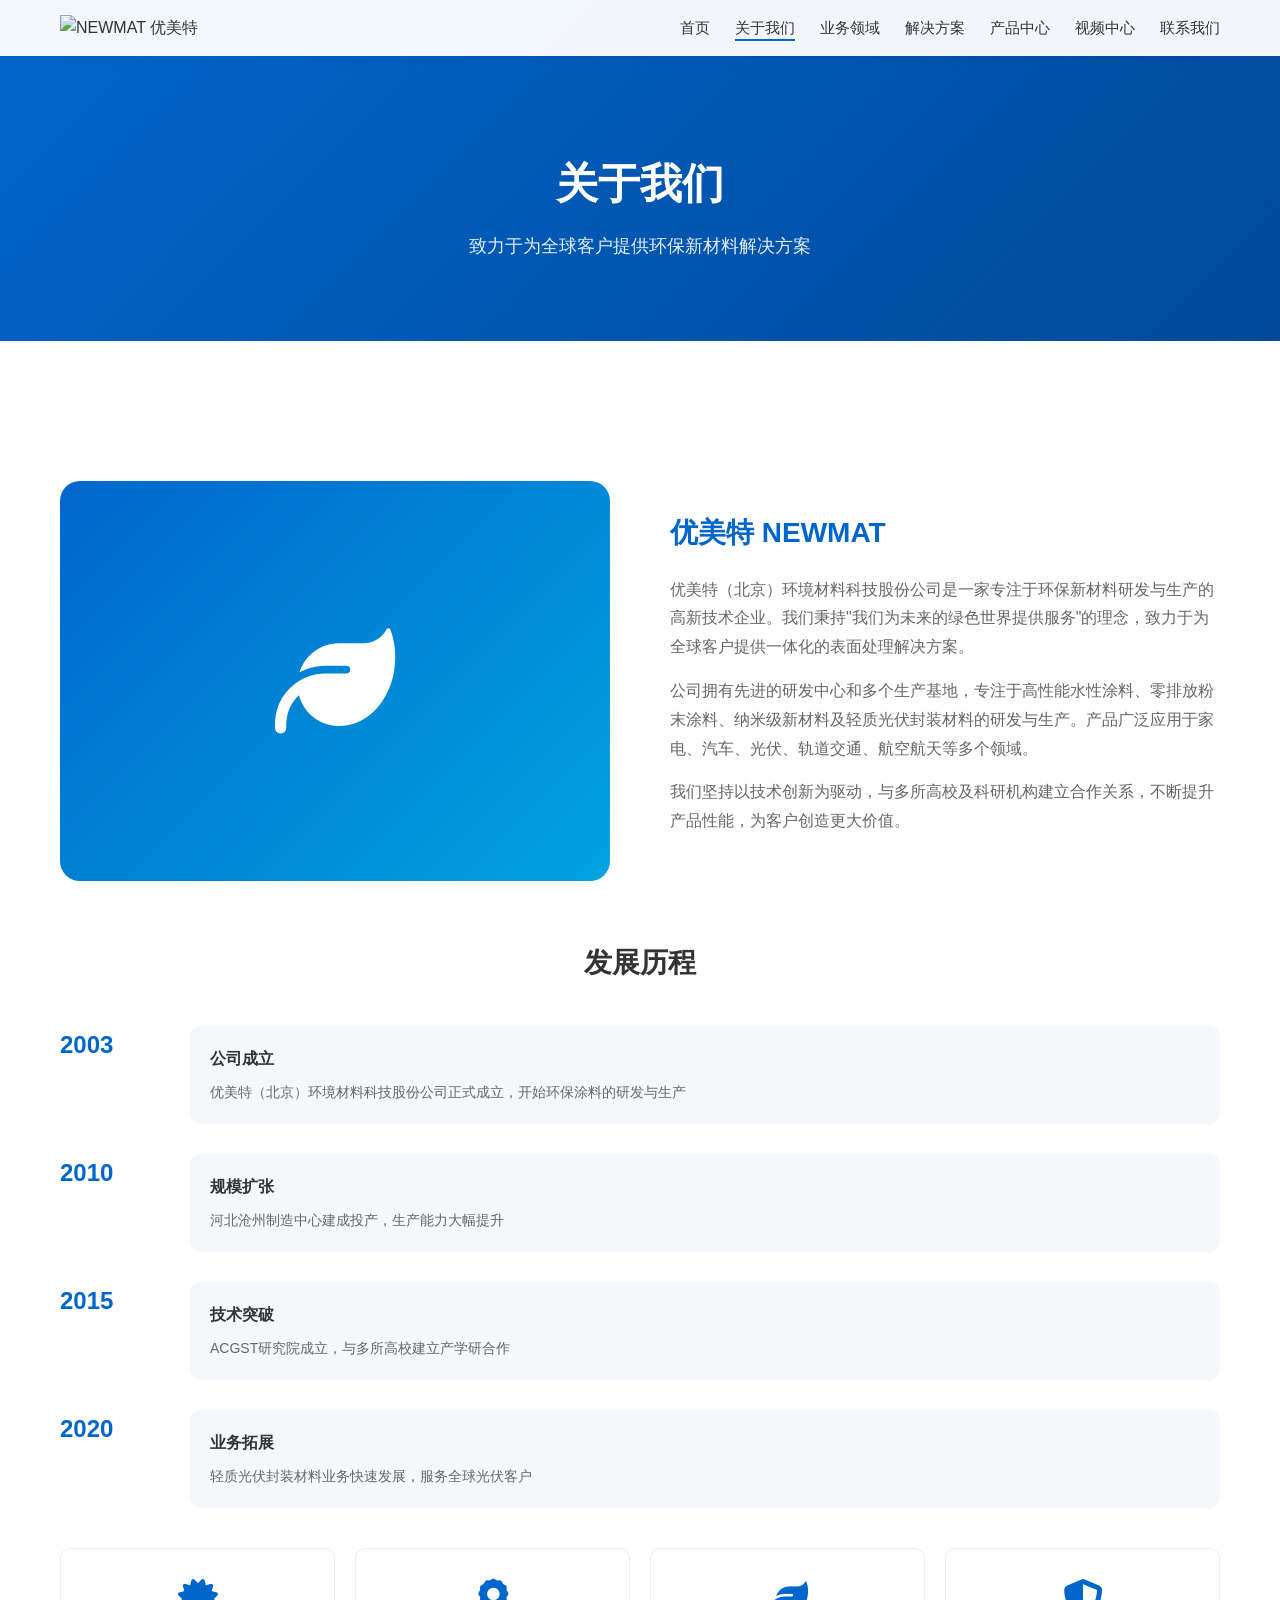
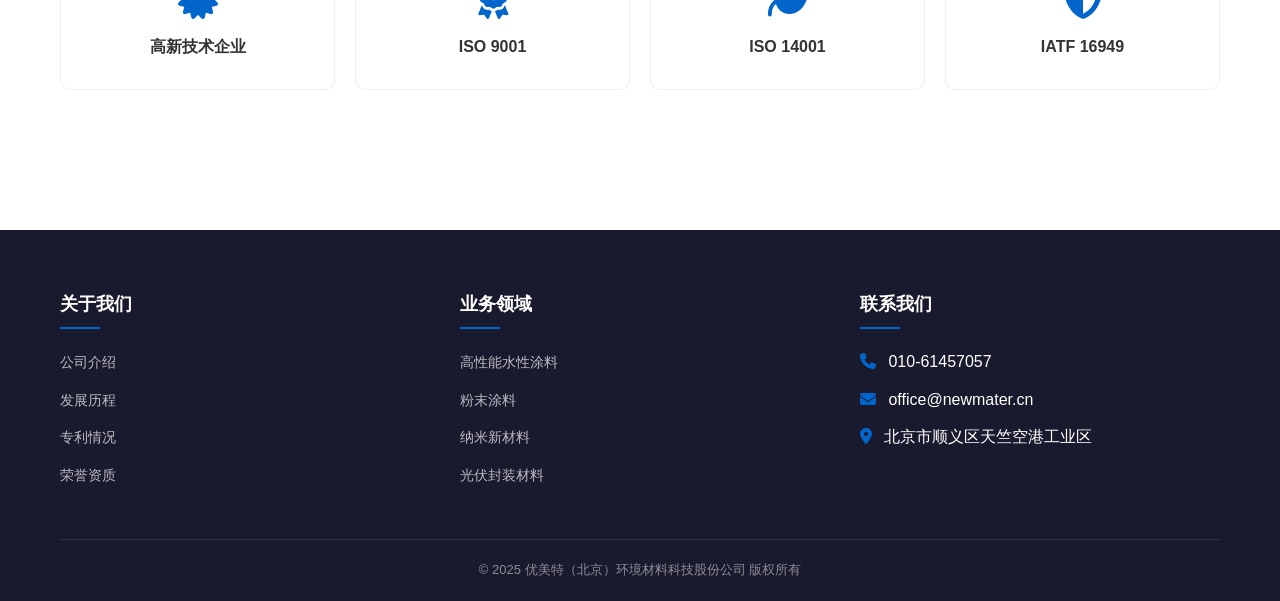
==== about.html @ 731d3baa "Initial website for Newmat - 优美特" ====
<!DOCTYPE html>
<html lang="zh-CN">
<head>
    <meta charset="UTF-8">
    <meta name="viewport" content="width=device-width, initial-scale=1.0">
    <title>关于我们 - 优美特 NEWMAT</title>
    <link rel="stylesheet" href="styles.css">
    <link rel="stylesheet" href="https://cdnjs.cloudflare.com/ajax/libs/font-awesome/6.4.0/css/all.min.css">
    <style>
        .about-section { padding: 80px 0; }
        .about-grid { display: grid; grid-template-columns: 1fr 1fr; gap: 60px; align-items: center; }
        .about-img { width: 100%; height: 400px; background: linear-gradient(135deg, #0066CC, #00A3E0); border-radius: 20px; display: flex; align-items: center; justify-content: center; color: white; font-size: 120px; }
        .about-text h3 { font-size: 28px; margin-bottom: 20px; color: var(--primary-color); }
        .about-text p { color: var(--text-light); line-height: 1.8; margin-bottom: 15px; }
        .timeline { margin-top: 60px; }
        .timeline h3 { text-align: center; font-size: 28px; margin-bottom: 40px; }
        .timeline-item { display: flex; gap: 30px; margin-bottom: 30px; }
        .timeline-year { min-width: 100px; font-size: 24px; font-weight: 700; color: var(--primary-color); }
        .timeline-content { flex: 1; padding: 20px; background: var(--bg-light); border-radius: 10px; }
        .timeline-content h4 { margin-bottom: 10px; }
        .timeline-content p { color: var(--text-light); font-size: 14px; }
        .certifications { display: grid; grid-template-columns: repeat(auto-fit, minmax(200px, 1fr)); gap: 20px; margin-top: 40px; }
        .cert-item { padding: 30px; background: white; border: 1px solid #eee; border-radius: 10px; text-align: center; transition: var(--transition); }
        .cert-item:hover { border-color: var(--primary-color); transform: translateY(-5px); }
        .cert-item i { font-size: 40px; color: var(--primary-color); margin-bottom: 15px; }
        @media (max-width: 768px) { .about-grid { grid-template-columns: 1fr; } }
    </style>
</head>
<body>
    <nav class="navbar">
        <div class="nav-container">
            <a href="index.html" class="logo">
                <img src="images/logo.png" alt="NEWMAT 优美特">
            </a>
            <ul class="nav-menu">
                <li><a href="index.html">首页</a></li>
                <li><a href="about.html" class="active">关于我们</a></li>
                <li><a href="business.html">业务领域</a></li>
                <li><a href="solutions.html">解决方案</a></li>
                <li><a href="products.html">产品中心</a></li>
                <li><a href="videos.html">视频中心</a></li>
                <li><a href="contact.html">联系我们</a></li>
            </ul>
            <div class="menu-toggle"><i class="fas fa-bars"></i></div>
        </div>
    </nav>

    <div class="page-header">
        <div class="container">
            <h1>关于我们</h1>
            <p>致力于为全球客户提供环保新材料解决方案</p>
        </div>
    </div>

    <div class="page-content">
        <div class="container">
            <div class="about-section">
                <div class="about-grid">
                    <div class="about-img">
                        <i class="fas fa-leaf"></i>
                    </div>
                    <div class="about-text">
                        <h3>优美特 NEWMAT</h3>
                        <p>优美特（北京）环境材料科技股份公司是一家专注于环保新材料研发与生产的高新技术企业。我们秉持"我们为未来的绿色世界提供服务"的理念，致力于为全球客户提供一体化的表面处理解决方案。</p>
                        <p>公司拥有先进的研发中心和多个生产基地，专注于高性能水性涂料、零排放粉末涂料、纳米级新材料及轻质光伏封装材料的研发与生产。产品广泛应用于家电、汽车、光伏、轨道交通、航空航天等多个领域。</p>
                        <p>我们坚持以技术创新为驱动，与多所高校及科研机构建立合作关系，不断提升产品性能，为客户创造更大价值。</p>
                    </div>
                </div>

                <div class="timeline">
                    <h3>发展历程</h3>
                    <div class="timeline-item">
                        <div class="timeline-year">2003</div>
                        <div class="timeline-content">
                            <h4>公司成立</h4>
                            <p>优美特（北京）环境材料科技股份公司正式成立，开始环保涂料的研发与生产</p>
                        </div>
                    </div>
                    <div class="timeline-item">
                        <div class="timeline-year">2010</div>
                        <div class="timeline-content">
                            <h4>规模扩张</h4>
                            <p>河北沧州制造中心建成投产，生产能力大幅提升</p>
                        </div>
                    </div>
                    <div class="timeline-item">
                        <div class="timeline-year">2015</div>
                        <div class="timeline-content">
                            <h4>技术突破</h4>
                            <p>ACGST研究院成立，与多所高校建立产学研合作</p>
                        </div>
                    </div>
                    <div class="timeline-item">
                        <div class="timeline-year">2020</div>
                        <div class="timeline-content">
                            <h4>业务拓展</h4>
                            <p>轻质光伏封装材料业务快速发展，服务全球光伏客户</p>
                        </div>
                    </div>
                </div>

                <div class="certifications">
                    <div class="cert-item">
                        <i class="fas fa-certificate"></i>
                        <h4>高新技术企业</h4>
                    </div>
                    <div class="cert-item">
                        <i class="fas fa-award"></i>
                        <h4>ISO 9001</h4>
                    </div>
                    <div class="cert-item">
                        <i class="fas fa-leaf"></i>
                        <h4>ISO 14001</h4>
                    </div>
                    <div class="cert-item">
                        <i class="fas fa-shield-alt"></i>
                        <h4>IATF 16949</h4>
                    </div>
                </div>
            </div>
        </div>
    </div>

    <footer class="footer">
        <div class="container">
            <div class="footer-grid">
                <div class="footer-col">
                    <h4>关于我们</h4>
                    <ul>
                        <li><a href="about.html">公司介绍</a></li>
                        <li><a href="about.html">发展历程</a></li>
                        <li><a href="about.html">专利情况</a></li>
                        <li><a href="about.html">荣誉资质</a></li>
                    </ul>
                </div>
                <div class="footer-col">
                    <h4>业务领域</h4>
                    <ul>
                        <li><a href="business.html">高性能水性涂料</a></li>
                        <li><a href="business.html">粉末涂料</a></li>
                        <li><a href="business.html">纳米新材料</a></li>
                        <li><a href="business.html">光伏封装材料</a></li>
                    </ul>
                </div>
                <div class="footer-col">
                    <h4>联系我们</h4>
                    <ul>
                        <li><i class="fas fa-phone"></i> 010-61457057</li>
                        <li><i class="fas fa-envelope"></i> office@newmater.cn</li>
                        <li><i class="fas fa-map-marker-alt"></i> 北京市顺义区天竺空港工业区</li>
                    </ul>
                </div>
            </div>
            <div class="footer-bottom">
                <p>&copy; 2025 优美特（北京）环境材料科技股份公司 版权所有</p>
            </div>
        </div>
    </footer>

    <script src="script.js"></script>
</body>
</html>
---- styles.css ----
/* 全局样式 */
:root {
    --primary-color: #0066CC;
    --secondary-color: #004999;
    --accent-color: #00A3E0;
    --text-dark: #333333;
    --text-light: #666666;
    --white: #ffffff;
    --bg-light: #f5f7fa;
    --transition: all 0.3s ease;
}

* {
    margin: 0;
    padding: 0;
    box-sizing: border-box;
}

body {
    font-family: 'Microsoft YaHei', 'PingFang SC', sans-serif;
    line-height: 1.6;
    color: var(--text-dark);
    background-color: var(--white);
}

.container {
    max-width: 1200px;
    margin: 0 auto;
    padding: 0 20px;
}

a {
    text-decoration: none;
    color: inherit;
}

ul {
    list-style: none;
}

/* 导航 */
.navbar {
    position: fixed;
    top: 0;
    left: 0;
    right: 0;
    background: rgba(255, 255, 255, 0.95);
    box-shadow: 0 2px 10px rgba(0, 0, 0, 0.1);
    z-index: 1000;
    transition: var(--transition);
}

.nav-container {
    max-width: 1200px;
    margin: 0 auto;
    padding: 15px 20px;
    display: flex;
    justify-content: space-between;
    align-items: center;
}

.logo img {
    height: 50px;
    width: auto;
}

.nav-menu {
    display: flex;
    gap: 25px;
}

.nav-menu a {
    font-size: 15px;
    font-weight: 500;
    color: var(--text-dark);
    transition: var(--transition);
    position: relative;
}

.nav-menu a::after {
    content: '';
    position: absolute;
    bottom: -5px;
    left: 0;
    width: 0;
    height: 2px;
    background: var(--primary-color);
    transition: var(--transition);
}

.nav-menu a:hover::after,
.nav-menu a.active::after {
    width: 100%;
}

.nav-menu a:hover {
    color: var(--primary-color);
}

.menu-toggle {
    display: none;
    font-size: 24px;
    cursor: pointer;
}

/* Hero 首屏 */
.hero {
    position: relative;
    height: 100vh;
    min-height: 600px;
    background: linear-gradient(135deg, #0066CC 0%, #004999 100%);
    display: flex;
    align-items: center;
    justify-content: center;
    text-align: center;
    overflow: hidden;
}

.hero-overlay {
    position: absolute;
    top: 0;
    left: 0;
    right: 0;
    bottom: 0;
    background: url('data:image/svg+xml,<svg xmlns="http://www.w3.org/2000/svg" viewBox="0 0 100 100"><circle cx="50" cy="50" r="40" fill="none" stroke="rgba(255,255,255,0.1)" stroke-width="0.5"/></svg>') repeat;
    background-size: 100px 100px;
    animation: float 20s linear infinite;
}

@keyframes float {
    from { transform: translateY(0); }
    to { transform: translateY(-100px); }
}

.hero-content {
    position: relative;
    z-index: 1;
    color: var(--white);
    padding: 20px;
}

.hero-content h1 {
    font-size: 48px;
    font-weight: 700;
    margin-bottom: 20px;
    animation: fadeInUp 1s ease;
}

.hero-content p {
    font-size: 24px;
    opacity: 0.9;
    margin-bottom: 40px;
    animation: fadeInUp 1s ease 0.2s both;
}

@keyframes fadeInUp {
    from {
        opacity: 0;
        transform: translateY(30px);
    }
    to {
        opacity: 1;
        transform: translateY(0);
    }
}

.btn-primary {
    display: inline-block;
    padding: 15px 40px;
    background: var(--white);
    color: var(--primary-color);
    font-weight: 600;
    border-radius: 30px;
    transition: var(--transition);
    animation: fadeInUp 1s ease 0.4s both;
}

.btn-primary:hover {
    transform: translateY(-3px);
    box-shadow: 0 10px 30px rgba(0, 0, 0, 0.2);
}

.btn-secondary {
    display: inline-block;
    padding: 12px 30px;
    background: var(--primary-color);
    color: var(--white);
    font-weight: 500;
    border-radius: 25px;
    transition: var(--transition);
}

.btn-secondary:hover {
    background: var(--secondary-color);
}

/* 通用区块 */
.section-header {
    text-align: center;
    margin-bottom: 60px;
}

.section-header h2 {
    font-size: 36px;
    color: var(--text-dark);
    margin-bottom: 15px;
    position: relative;
    display: inline-block;
}

.section-header h2::after {
    content: '';
    position: absolute;
    bottom: -10px;
    left: 50%;
    transform: translateX(-50%);
    width: 60px;
    height: 3px;
    background: var(--primary-color);
}

.section-header p {
    font-size: 18px;
    color: var(--text-light);
}

/* 核心业务 */
.services {
    padding: 100px 0;
    background: var(--bg-light);
}

.services-grid {
    display: grid;
    grid-template-columns: repeat(auto-fit, minmax(260px, 1fr));
    gap: 30px;
}

.service-card {
    background: var(--white);
    padding: 40px 30px;
    border-radius: 15px;
    box-shadow: 0 5px 20px rgba(0, 0, 0, 0.05);
    transition: var(--transition);
    text-align: center;
}

.service-card:hover {
    transform: translateY(-10px);
    box-shadow: 0 15px 40px rgba(0, 0, 0, 0.1);
}

.service-icon {
    width: 80px;
    height: 80px;
    background: linear-gradient(135deg, var(--primary-color), var(--accent-color));
    border-radius: 20px;
    display: flex;
    align-items: center;
    justify-content: center;
    margin: 0 auto 25px;
}

.service-icon i {
    font-size: 35px;
    color: var(--white);
}

.service-card h3 {
    font-size: 20px;
    margin-bottom: 15px;
    color: var(--text-dark);
}

.service-card p {
    color: var(--text-light);
    font-size: 14px;
    line-height: 1.8;
    margin-bottom: 20px;
}

.service-link {
    color: var(--primary-color);
    font-weight: 500;
    font-size: 14px;
}

.service-link:hover {
    color: var(--secondary-color);
}

/* 标签 */
.tag {
    display: inline-block;
    padding: 6px 16px;
    background: linear-gradient(135deg, var(--primary-color), var(--accent-color));
    color: var(--white);
    font-size: 13px;
    font-weight: 500;
    border-radius: 20px;
    margin-bottom: 15px;
}

/* 亮点专区 */
.highlight-section {
    padding: 100px 0;
    background: var(--white);
}

.highlight-grid {
    display: grid;
    grid-template-columns: 1fr 1fr;
    gap: 60px;
    align-items: center;
}

.highlight-content h2 {
    font-size: 36px;
    margin-bottom: 20px;
    color: var(--text-dark);
}

.highlight-content > p {
    font-size: 16px;
    color: var(--text-light);
    margin-bottom: 30px;
    line-height: 1.8;
}

.highlight-features {
    display: grid;
    grid-template-columns: 1fr 1fr;
    gap: 20px;
    margin-bottom: 30px;
}

.hf-item {
    display: flex;
    gap: 15px;
    align-items: flex-start;
}

.hf-item i {
    font-size: 24px;
    color: var(--primary-color);
    margin-top: 3px;
}

.hf-item h4 {
    font-size: 15px;
    margin-bottom: 5px;
}

.hf-item p {
    font-size: 13px;
    color: var(--text-light);
}

.highlight-image {
    display: flex;
    align-items: center;
    justify-content: center;
}

.mockup-robot {
    width: 300px;
    height: 300px;
    background: linear-gradient(135deg, #e6f3ff, #cce5ff);
    border-radius: 30px;
    display: flex;
    flex-direction: column;
    align-items: center;
    justify-content: center;
    color: var(--primary-color);
}

.mockup-robot i {
    font-size: 100px;
    margin-bottom: 20px;
}

.mockup-robot span {
    font-size: 24px;
    font-weight: 700;
}

/* 光伏专区 */
.pv-section {
    padding: 100px 0;
    background: linear-gradient(180deg, #f5f7fa 0%, #e6f0ff 100%);
}

.pv-grid {
    display: grid;
    grid-template-columns: repeat(auto-fit, minmax(300px, 1fr));
    gap: 30px;
}

.pv-card {
    background: var(--white);
    padding: 40px 30px;
    border-radius: 20px;
    box-shadow: 0 5px 20px rgba(0, 0, 0, 0.05);
    transition: var(--transition);
    text-align: center;
}

.pv-card:hover {
    transform: translateY(-10px);
    box-shadow: 0 15px 40px rgba(0, 102, 204, 0.15);
}

.pv-icon {
    width: 70px;
    height: 70px;
    background: linear-gradient(135deg, #FF9500, #FF6B00);
    border-radius: 50%;
    display: flex;
    align-items: center;
    justify-content: center;
    margin: 0 auto 25px;
}

.pv-icon i {
    font-size: 30px;
    color: var(--white);
}

.pv-card h3 {
    font-size: 20px;
    margin-bottom: 15px;
}

.pv-card p {
    color: var(--text-light);
    font-size: 14px;
    margin-bottom: 20px;
    line-height: 1.6;
}

.pv-card ul {
    text-align: left;
}

.pv-card ul li {
    color: var(--text-dark);
    font-size: 14px;
    margin-bottom: 8px;
}

/* 汽车专区 */
.auto-section {
    padding: 100px 0;
    background: var(--white);
}

.auto-grid {
    display: grid;
    grid-template-columns: 1fr 1fr;
    gap: 60px;
    align-items: center;
}

.auto-image {
    height: 400px;
    background: linear-gradient(135deg, #1a1a2e, #16213e);
    border-radius: 30px;
    display: flex;
    align-items: center;
    justify-content: center;
}

.auto-image i {
    font-size: 150px;
    color: var(--white);
}

.auto-content .tag {
    margin-bottom: 20px;
}

.auto-content h2 {
    font-size: 36px;
    margin-bottom: 20px;
}

.auto-content > p {
    font-size: 16px;
    color: var(--text-light);
    margin-bottom: 30px;
    line-height: 1.8;
}

.auto-features {
    display: grid;
    gap: 15px;
}

.af-item {
    display: flex;
    align-items: center;
    gap: 12px;
    font-size: 15px;
}

.af-item i {
    color: var(--primary-color);
    font-size: 10px;
}

/* 优势专区 */
.advantage-section {
    padding: 100px 0;
    background: linear-gradient(135deg, #0066CC 0%, #004999 100%);
    color: var(--white);
}

.advantage-section .section-header h2 {
    color: var(--white);
}

.advantage-section .section-header h2::after {
    background: var(--white);
}

.advantage-section .section-header p {
    color: rgba(255, 255, 255, 0.8);
}

.advantage-grid {
    display: grid;
    grid-template-columns: repeat(auto-fit, minmax(220px, 1fr));
    gap: 30px;
}

.advantage-card {
    background: rgba(255, 255, 255, 0.1);
    padding: 40px 30px;
    border-radius: 20px;
    text-align: center;
    transition: var(--transition);
}

.advantage-card:hover {
    background: rgba(255, 255, 255, 0.2);
    transform: translateY(-5px);
}

.advantage-number {
    font-size: 48px;
    font-weight: 700;
    margin-bottom: 10px;
}

.advantage-card h4 {
    font-size: 18px;
    margin-bottom: 10px;
}

.advantage-card p {
    font-size: 14px;
    opacity: 0.8;
}

/* 页脚 */
.footer {
    background: #1a1a2e;
    color: var(--white);
    padding: 60px 0 20px;
}

.footer-grid {
    display: grid;
    grid-template-columns: repeat(auto-fit, minmax(200px, 1fr));
    gap: 40px;
    margin-bottom: 40px;
}

.footer-col h4 {
    font-size: 18px;
    margin-bottom: 20px;
    position: relative;
    padding-bottom: 10px;
}

.footer-col h4::after {
    content: '';
    position: absolute;
    bottom: 0;
    left: 0;
    width: 40px;
    height: 2px;
    background: var(--primary-color);
}

.footer-col ul li {
    margin-bottom: 12px;
}

.footer-col ul li a {
    color: rgba(255, 255, 255, 0.7);
    font-size: 14px;
    transition: var(--transition);
}

.footer-col ul li a:hover {
    color: var(--white);
}

.footer-col ul li i {
    margin-right: 8px;
    color: var(--primary-color);
}

.footer-bottom {
    text-align: center;
    padding-top: 20px;
    border-top: 1px solid rgba(255, 255, 255, 0.1);
}

.footer-bottom p {
    font-size: 13px;
    color: rgba(255, 255, 255, 0.5);
}

/* 响应式 */
@media (max-width: 768px) {
    .menu-toggle {
        display: block;
    }

    .nav-menu {
        position: fixed;
        top: 70px;
        left: 0;
        right: 0;
        background: var(--white);
        flex-direction: column;
        padding: 20px;
        gap: 0;
        transform: translateY(-150%);
        transition: var(--transition);
        box-shadow: 0 10px 20px rgba(0, 0, 0, 0.1);
    }

    .nav-menu.active {
        transform: translateY(0);
    }

    .nav-menu li {
        padding: 15px 0;
        border-bottom: 1px solid #eee;
    }

    .hero-content h1 {
        font-size: 32px;
    }

    .hero-content p {
        font-size: 18px;
    }

    .highlight-grid,
    .auto-grid {
        grid-template-columns: 1fr;
    }

    .highlight-image {
        order: -1;
    }

    .highlight-features {
        grid-template-columns: 1fr;
    }

    .advantage-number {
        font-size: 36px;
    }
}

/* 页面通用样式 */
.page-header {
    background: linear-gradient(135deg, #0066CC 0%, #004999 100%);
    padding: 150px 0 80px;
    text-align: center;
    color: var(--white);
}

.page-header h1 {
    font-size: 42px;
    margin-bottom: 15px;
}

.page-header p {
    font-size: 18px;
    opacity: 0.9;
}

.page-content {
    padding: 60px 0;
}

/* 子页面通用 */
.sub-nav {
    background: var(--bg-light);
    padding: 20px 0;
    border-bottom: 1px solid #eee;
}

.sub-nav ul {
    display: flex;
    gap: 30px;
    flex-wrap: wrap;
}

.sub-nav a {
    font-size: 15px;
    color: var(--text-light);
    transition: var(--transition);
}

.sub-nav a:hover,
.sub-nav a.active {
    color: var(--primary-color);
}
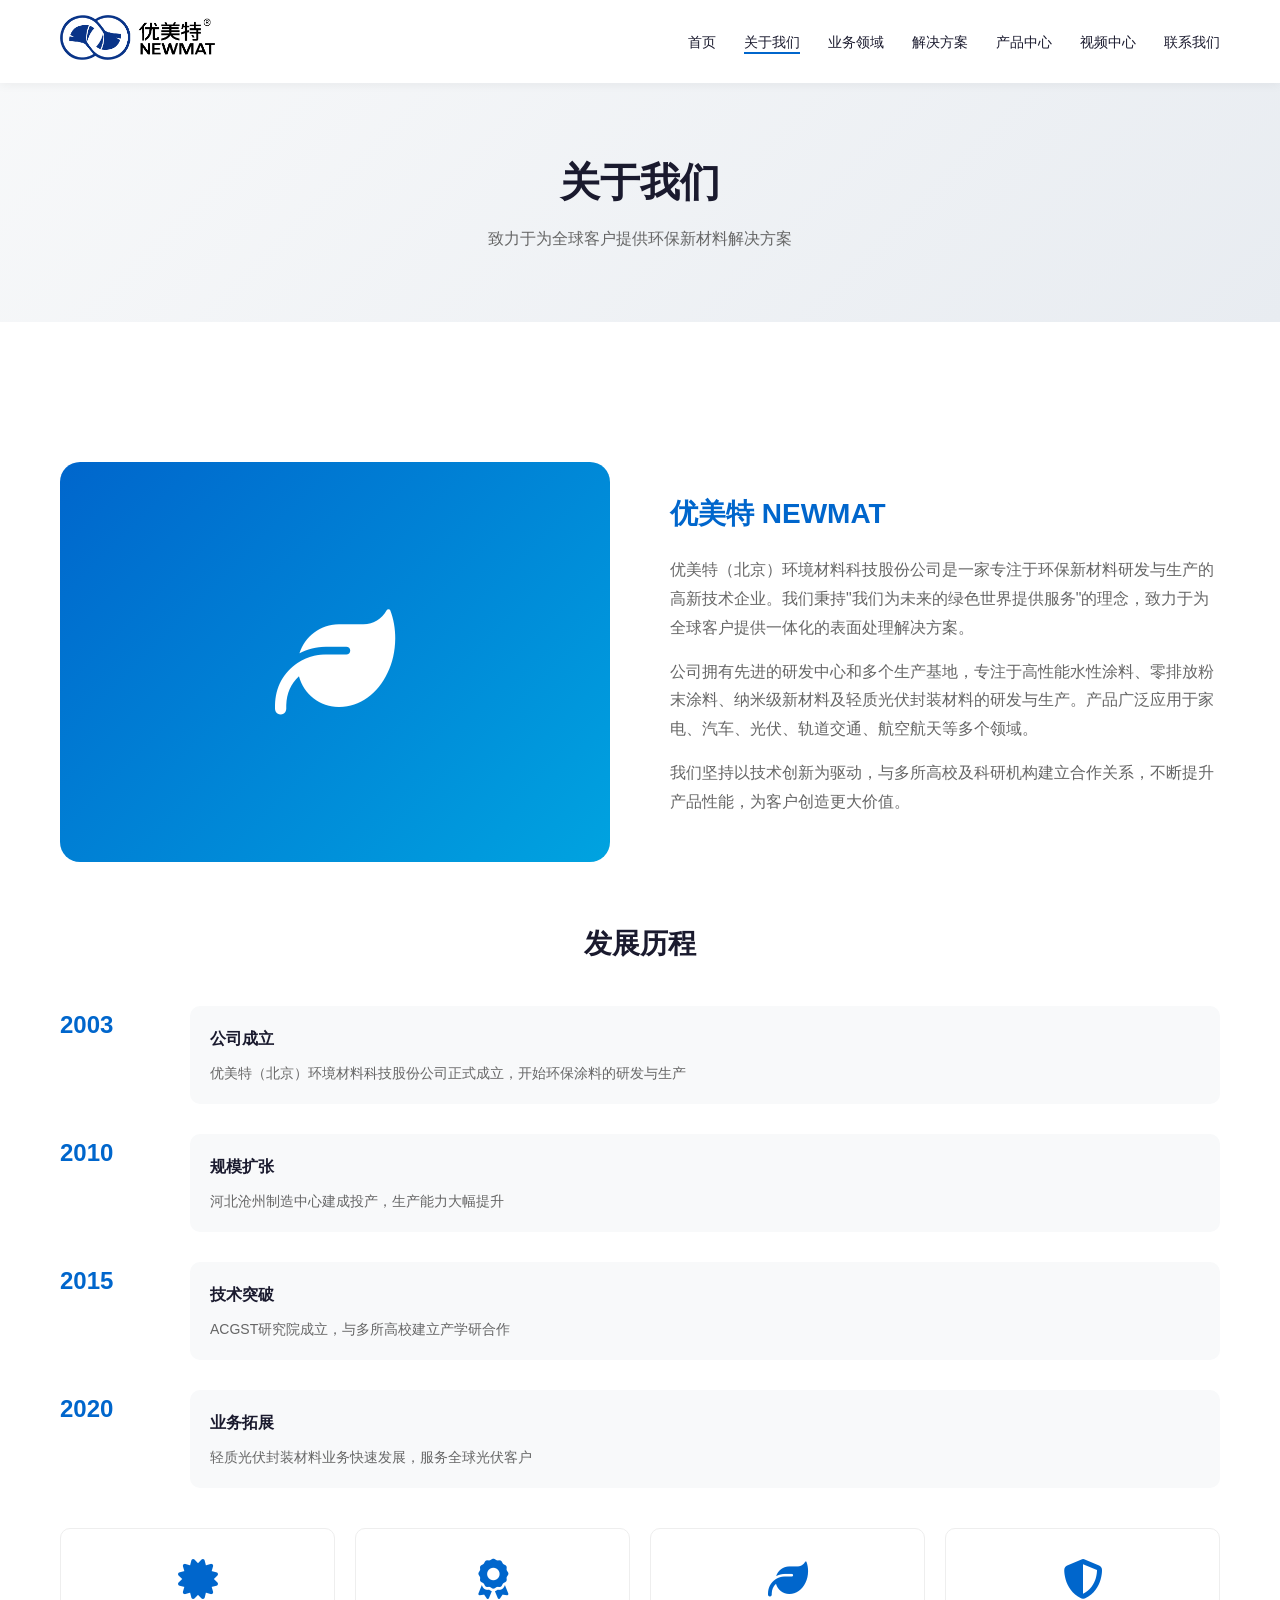
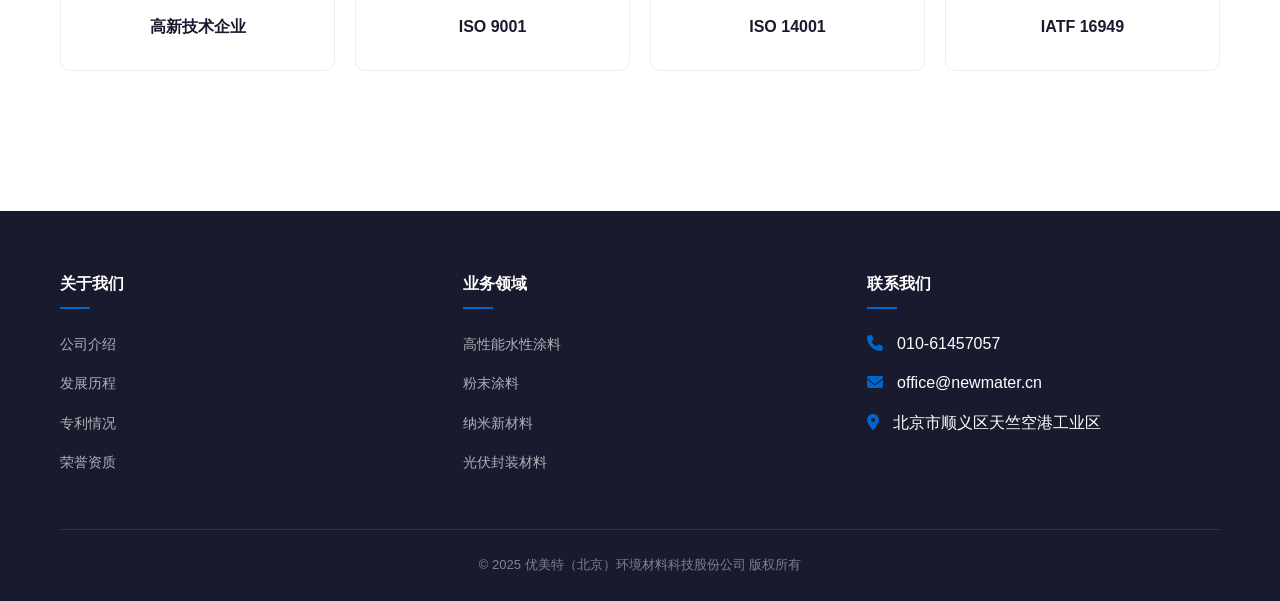
==== commit cb238eb2: "Update: 浅色高级灰风格 + 新logo" ====
--- a/about.html
+++ b/about.html
@@ -30,7 +30,7 @@
     <nav class="navbar">
         <div class="nav-container">
             <a href="index.html" class="logo">
-                <img src="images/logo.png" alt="NEWMAT 优美特">
+                <img src="images/logo-new.png" alt="NEWMAT 优美特">
             </a>
             <ul class="nav-menu">
                 <li><a href="index.html">首页</a></li>
--- a/styles.css
+++ b/styles.css
@@ -1,12 +1,14 @@
-/* 全局样式 */
+/* 全局样式 - 浅色高级灰 + 企业蓝 */
 :root {
     --primary-color: #0066CC;
     --secondary-color: #004999;
     --accent-color: #00A3E0;
-    --text-dark: #333333;
+    --text-dark: #1a1a2e;
     --text-light: #666666;
     --white: #ffffff;
-    --bg-light: #f5f7fa;
+    --bg-light: #f8f9fa;
+    --bg-gray: #f0f2f5;
+    --border-color: #e5e8eb;
     --transition: all 0.3s ease;
 }
 
@@ -17,7 +19,7 @@
 }
 
 body {
-    font-family: 'Microsoft YaHei', 'PingFang SC', sans-serif;
+    font-family: 'Microsoft YaHei', 'PingFang SC', -apple-system, sans-serif;
     line-height: 1.6;
     color: var(--text-dark);
     background-color: var(--white);
@@ -44,8 +46,8 @@
     top: 0;
     left: 0;
     right: 0;
-    background: rgba(255, 255, 255, 0.95);
-    box-shadow: 0 2px 10px rgba(0, 0, 0, 0.1);
+    background: rgba(255, 255, 255, 0.98);
+    box-shadow: 0 1px 3px rgba(0, 0, 0, 0.08);
     z-index: 1000;
     transition: var(--transition);
 }
@@ -60,17 +62,17 @@
 }
 
 .logo img {
-    height: 50px;
+    height: 45px;
     width: auto;
 }
 
 .nav-menu {
     display: flex;
-    gap: 25px;
+    gap: 28px;
 }
 
 .nav-menu a {
-    font-size: 15px;
+    font-size: 14px;
     font-weight: 500;
     color: var(--text-dark);
     transition: var(--transition);
@@ -80,7 +82,7 @@
 .nav-menu a::after {
     content: '';
     position: absolute;
-    bottom: -5px;
+    bottom: -4px;
     left: 0;
     width: 0;
     height: 2px;
@@ -108,7 +110,7 @@
     position: relative;
     height: 100vh;
     min-height: 600px;
-    background: linear-gradient(135deg, #0066CC 0%, #004999 100%);
+    background: linear-gradient(135deg, #f8f9fa 0%, #e8ecf1 100%);
     display: flex;
     align-items: center;
     justify-content: center;
@@ -122,33 +124,37 @@
     left: 0;
     right: 0;
     bottom: 0;
-    background: url('data:image/svg+xml,<svg xmlns="http://www.w3.org/2000/svg" viewBox="0 0 100 100"><circle cx="50" cy="50" r="40" fill="none" stroke="rgba(255,255,255,0.1)" stroke-width="0.5"/></svg>') repeat;
+    background: 
+        radial-gradient(circle at 20% 80%, rgba(0, 102, 204, 0.08) 0%, transparent 50%),
+        radial-gradient(circle at 80% 20%, rgba(0, 163, 224, 0.08) 0%, transparent 50%),
+        url('data:image/svg+xml,<svg xmlns="http://www.w3.org/2000/svg" viewBox="0 0 100 100"><circle cx="50" cy="50" r="40" fill="none" stroke="rgba(0,102,204,0.03)" stroke-width="0.5"/></svg>') repeat;
     background-size: 100px 100px;
-    animation: float 20s linear infinite;
-}
-
-@keyframes float {
-    from { transform: translateY(0); }
-    to { transform: translateY(-100px); }
 }
 
 .hero-content {
     position: relative;
     z-index: 1;
-    color: var(--white);
+    color: var(--text-dark);
     padding: 20px;
+    max-width: 800px;
 }
 
 .hero-content h1 {
-    font-size: 48px;
+    font-size: 52px;
     font-weight: 700;
     margin-bottom: 20px;
+    color: var(--text-dark);
     animation: fadeInUp 1s ease;
+    line-height: 1.2;
+}
+
+.hero-content h1 span {
+    color: var(--primary-color);
 }
 
 .hero-content p {
-    font-size: 24px;
-    opacity: 0.9;
+    font-size: 20px;
+    color: var(--text-light);
     margin-bottom: 40px;
     animation: fadeInUp 1s ease 0.2s both;
 }
@@ -166,32 +172,35 @@
 
 .btn-primary {
     display: inline-block;
-    padding: 15px 40px;
-    background: var(--white);
-    color: var(--primary-color);
-    font-weight: 600;
-    border-radius: 30px;
+    padding: 14px 36px;
+    background: var(--primary-color);
+    color: var(--white);
+    font-weight: 600;
+    border-radius: 8px;
     transition: var(--transition);
     animation: fadeInUp 1s ease 0.4s both;
 }
 
 .btn-primary:hover {
-    transform: translateY(-3px);
-    box-shadow: 0 10px 30px rgba(0, 0, 0, 0.2);
+    background: var(--secondary-color);
+    transform: translateY(-2px);
+    box-shadow: 0 8px 25px rgba(0, 102, 204, 0.25);
 }
 
 .btn-secondary {
     display: inline-block;
-    padding: 12px 30px;
-    background: var(--primary-color);
-    color: var(--white);
+    padding: 12px 28px;
+    background: var(--white);
+    color: var(--primary-color);
     font-weight: 500;
-    border-radius: 25px;
+    border-radius: 8px;
+    border: 1px solid var(--border-color);
     transition: var(--transition);
 }
 
 .btn-secondary:hover {
-    background: var(--secondary-color);
+    border-color: var(--primary-color);
+    background: var(--bg-light);
 }
 
 /* 通用区块 */
@@ -206,6 +215,7 @@
     margin-bottom: 15px;
     position: relative;
     display: inline-block;
+    font-weight: 600;
 }
 
 .section-header h2::after {
@@ -214,62 +224,64 @@
     bottom: -10px;
     left: 50%;
     transform: translateX(-50%);
-    width: 60px;
+    width: 50px;
     height: 3px;
     background: var(--primary-color);
 }
 
 .section-header p {
-    font-size: 18px;
+    font-size: 16px;
     color: var(--text-light);
 }
 
 /* 核心业务 */
 .services {
     padding: 100px 0;
-    background: var(--bg-light);
+    background: var(--bg-gray);
 }
 
 .services-grid {
     display: grid;
-    grid-template-columns: repeat(auto-fit, minmax(260px, 1fr));
+    grid-template-columns: repeat(auto-fit, minmax(270px, 1fr));
     gap: 30px;
 }
 
 .service-card {
     background: var(--white);
-    padding: 40px 30px;
-    border-radius: 15px;
-    box-shadow: 0 5px 20px rgba(0, 0, 0, 0.05);
-    transition: var(--transition);
-    text-align: center;
+    padding: 45px 35px;
+    border-radius: 16px;
+    box-shadow: 0 4px 20px rgba(0, 0, 0, 0.04);
+    transition: var(--transition);
+    border: 1px solid var(--border-color);
 }
 
 .service-card:hover {
-    transform: translateY(-10px);
-    box-shadow: 0 15px 40px rgba(0, 0, 0, 0.1);
+    transform: translateY(-8px);
+    box-shadow: 0 12px 40px rgba(0, 102, 204, 0.12);
+    border-color: rgba(0, 102, 204, 0.2);
 }
 
 .service-icon {
-    width: 80px;
-    height: 80px;
-    background: linear-gradient(135deg, var(--primary-color), var(--accent-color));
-    border-radius: 20px;
+    width: 70px;
+    height: 70px;
+    background: linear-gradient(135deg, #f0f7ff, #e6f3ff);
+    border-radius: 16px;
     display: flex;
     align-items: center;
     justify-content: center;
-    margin: 0 auto 25px;
+    margin-bottom: 25px;
 }
 
 .service-icon i {
-    font-size: 35px;
-    color: var(--white);
+    font-size: 30px;
+    color: var(--primary-color);
 }
 
 .service-card h3 {
     font-size: 20px;
     margin-bottom: 15px;
     color: var(--text-dark);
+    font-weight: 600;
 }
 
 .service-card p {
@@ -283,6 +295,9 @@
     color: var(--primary-color);
     font-weight: 500;
     font-size: 14px;
+    display: inline-flex;
+    align-items: center;
+    gap: 5px;
 }
 
 .service-link:hover {
@@ -292,13 +307,14 @@
 /* 标签 */
 .tag {
     display: inline-block;
-    padding: 6px 16px;
-    background: linear-gradient(135deg, var(--primary-color), var(--accent-color));
-    color: var(--white);
-    font-size: 13px;
-    font-weight: 500;
+    padding: 6px 14px;
+    background: linear-gradient(135deg, #f0f7ff, #e6f3ff);
+    color: var(--primary-color);
+    font-size: 12px;
+    font-weight: 600;
     border-radius: 20px;
     margin-bottom: 15px;
+    letter-spacing: 0.5px;
 }
 
 /* 亮点专区 */
@@ -310,14 +326,15 @@
 .highlight-grid {
     display: grid;
     grid-template-columns: 1fr 1fr;
-    gap: 60px;
+    gap: 80px;
     align-items: center;
 }
 
 .highlight-content h2 {
-    font-size: 36px;
+    font-size: 34px;
     margin-bottom: 20px;
     color: var(--text-dark);
+    font-weight: 600;
 }
 
 .highlight-content > p {
@@ -341,14 +358,15 @@
 }
 
 .hf-item i {
-    font-size: 24px;
-    color: var(--primary-color);
-    margin-top: 3px;
+    font-size: 20px;
+    color: var(--primary-color);
+    margin-top: 2px;
 }
 
 .hf-item h4 {
     font-size: 15px;
-    margin-bottom: 5px;
+    margin-bottom: 4px;
+    font-weight: 600;
 }
 
 .hf-item p {
@@ -363,31 +381,33 @@
 }
 
 .mockup-robot {
-    width: 300px;
-    height: 300px;
-    background: linear-gradient(135deg, #e6f3ff, #cce5ff);
-    border-radius: 30px;
+    width: 100%;
+    max-width: 400px;
+    aspect-ratio: 4/3;
+    background: linear-gradient(135deg, #f0f7ff, #e6f3ff);
+    border-radius: 24px;
     display: flex;
     flex-direction: column;
     align-items: center;
     justify-content: center;
     color: var(--primary-color);
+    border: 1px solid var(--border-color);
 }
 
 .mockup-robot i {
-    font-size: 100px;
+    font-size: 80px;
     margin-bottom: 20px;
 }
 
 .mockup-robot span {
-    font-size: 24px;
-    font-weight: 700;
+    font-size: 20px;
+    font-weight: 600;
 }
 
 /* 光伏专区 */
 .pv-section {
     padding: 100px 0;
-    background: linear-gradient(180deg, #f5f7fa 0%, #e6f0ff 100%);
+    background: var(--bg-gray);
 }
 
 .pv-grid {
@@ -399,53 +419,58 @@
 .pv-card {
     background: var(--white);
     padding: 40px 30px;
-    border-radius: 20px;
-    box-shadow: 0 5px 20px rgba(0, 0, 0, 0.05);
-    transition: var(--transition);
-    text-align: center;
+    border-radius: 16px;
+    box-shadow: 0 4px 20px rgba(0, 0, 0, 0.04);
+    transition: var(--transition);
+    border: 1px solid var(--border-color);
 }
 
 .pv-card:hover {
-    transform: translateY(-10px);
-    box-shadow: 0 15px 40px rgba(0, 102, 204, 0.15);
+    transform: translateY(-8px);
+    box-shadow: 0 12px 40px rgba(0, 102, 204, 0.12);
 }
 
 .pv-icon {
-    width: 70px;
-    height: 70px;
-    background: linear-gradient(135deg, #FF9500, #FF6B00);
-    border-radius: 50%;
+    width: 60px;
+    height: 60px;
+    background: linear-gradient(135deg, #fff5e6, #ffe6cc);
+    border-radius: 14px;
     display: flex;
     align-items: center;
     justify-content: center;
-    margin: 0 auto 25px;
+    margin-bottom: 25px;
 }
 
 .pv-icon i {
-    font-size: 30px;
-    color: var(--white);
+    font-size: 26px;
+    color: #FF9500;
 }
 
 .pv-card h3 {
-    font-size: 20px;
-    margin-bottom: 15px;
+    font-size: 18px;
+    margin-bottom: 12px;
+    font-weight: 600;
 }
 
 .pv-card p {
     color: var(--text-light);
     font-size: 14px;
-    margin-bottom: 20px;
+    margin-bottom: 18px;
     line-height: 1.6;
 }
 
-.pv-card ul {
-    text-align: left;
-}
-
 .pv-card ul li {
     color: var(--text-dark);
-    font-size: 14px;
+    font-size: 13px;
     margin-bottom: 8px;
+    display: flex;
+    align-items: center;
+    gap: 8px;
+}
+
+.pv-card ul li i {
+    color: var(--primary-color);
+    font-size: 12px;
 }
 
 /* 汽车专区 */
@@ -457,22 +482,23 @@
 .auto-grid {
     display: grid;
     grid-template-columns: 1fr 1fr;
-    gap: 60px;
+    gap: 80px;
     align-items: center;
 }
 
 .auto-image {
-    height: 400px;
-    background: linear-gradient(135deg, #1a1a2e, #16213e);
-    border-radius: 30px;
+    height: 450px;
+    background: linear-gradient(135deg, #f0f7ff, #e6f3ff);
+    border-radius: 24px;
     display: flex;
     align-items: center;
     justify-content: center;
+    border: 1px solid var(--border-color);
 }
 
 .auto-image i {
-    font-size: 150px;
-    color: var(--white);
+    font-size: 120px;
+    color: var(--primary-color);
 }
 
 .auto-content .tag {
@@ -480,8 +506,9 @@
 }
 
 .auto-content h2 {
-    font-size: 36px;
+    font-size: 34px;
     margin-bottom: 20px;
+    font-weight: 600;
 }
 
 .auto-content > p {
@@ -493,7 +520,7 @@
 
 .auto-features {
     display: grid;
-    gap: 15px;
+    gap: 14px;
 }
 
 .af-item {
@@ -511,20 +538,19 @@
 /* 优势专区 */
 .advantage-section {
     padding: 100px 0;
-    background: linear-gradient(135deg, #0066CC 0%, #004999 100%);
-    color: var(--white);
+    background: linear-gradient(135deg, #f8f9fa 0%, #e8ecf1 100%);
 }
 
 .advantage-section .section-header h2 {
-    color: var(--white);
+    color: var(--text-dark);
 }
 
 .advantage-section .section-header h2::after {
-    background: var(--white);
+    background: var(--primary-color);
 }
 
 .advantage-section .section-header p {
-    color: rgba(255, 255, 255, 0.8);
+    color: var(--text-light);
 }
 
 .advantage-grid {
@@ -534,32 +560,35 @@
 }
 
 .advantage-card {
-    background: rgba(255, 255, 255, 0.1);
-    padding: 40px 30px;
-    border-radius: 20px;
+    background: var(--white);
+    padding: 45px 30px;
+    border-radius: 16px;
     text-align: center;
     transition: var(--transition);
+    border: 1px solid var(--border-color);
 }
 
 .advantage-card:hover {
-    background: rgba(255, 255, 255, 0.2);
     transform: translateY(-5px);
+    box-shadow: 0 12px 40px rgba(0, 102, 204, 0.1);
 }
 
 .advantage-number {
-    font-size: 48px;
+    font-size: 42px;
     font-weight: 700;
-    margin-bottom: 10px;
+    color: var(--primary-color);
+    margin-bottom: 8px;
 }
 
 .advantage-card h4 {
-    font-size: 18px;
-    margin-bottom: 10px;
+    font-size: 16px;
+    margin-bottom: 8px;
+    font-weight: 600;
 }
 
 .advantage-card p {
-    font-size: 14px;
-    opacity: 0.8;
+    font-size: 13px;
+    color: var(--text-light);
 }
 
 /* 页脚 */
@@ -572,15 +601,16 @@
 .footer-grid {
     display: grid;
     grid-template-columns: repeat(auto-fit, minmax(200px, 1fr));
-    gap: 40px;
+    gap: 50px;
     margin-bottom: 40px;
 }
 
 .footer-col h4 {
-    font-size: 18px;
-    margin-bottom: 20px;
+    font-size: 16px;
+    margin-bottom: 22px;
     position: relative;
-    padding-bottom: 10px;
+    padding-bottom: 12px;
+    font-weight: 600;
 }
 
 .footer-col h4::after {
@@ -588,17 +618,17 @@
     position: absolute;
     bottom: 0;
     left: 0;
-    width: 40px;
+    width: 30px;
     height: 2px;
     background: var(--primary-color);
 }
 
 .footer-col ul li {
-    margin-bottom: 12px;
+    margin-bottom: 14px;
 }
 
 .footer-col ul li a {
-    color: rgba(255, 255, 255, 0.7);
+    color: rgba(255, 255, 255, 0.65);
     font-size: 14px;
     transition: var(--transition);
 }
@@ -608,19 +638,20 @@
 }
 
 .footer-col ul li i {
-    margin-right: 8px;
+    margin-right: 10px;
     color: var(--primary-color);
 }
 
 .footer-bottom {
     text-align: center;
-    padding-top: 20px;
+    padding-top: 25px;
     border-top: 1px solid rgba(255, 255, 255, 0.1);
 }
 
 .footer-bottom p {
     font-size: 13px;
-    color: rgba(255, 255, 255, 0.5);
+    color: rgba(255, 255, 255, 0.45);
+    margin-bottom: 5px;
 }
 
 /* 响应式 */
@@ -640,7 +671,7 @@
         gap: 0;
         transform: translateY(-150%);
         transition: var(--transition);
-        box-shadow: 0 10px 20px rgba(0, 0, 0, 0.1);
+        box-shadow: 0 10px 30px rgba(0, 0, 0, 0.1);
     }
 
     .nav-menu.active {
@@ -648,8 +679,8 @@
     }
 
     .nav-menu li {
-        padding: 15px 0;
-        border-bottom: 1px solid #eee;
+        padding: 14px 0;
+        border-bottom: 1px solid var(--border-color);
     }
 
     .hero-content h1 {
@@ -657,7 +688,7 @@
     }
 
     .hero-content p {
-        font-size: 18px;
+        font-size: 16px;
     }
 
     .highlight-grid,
@@ -672,28 +703,25 @@
     .highlight-features {
         grid-template-columns: 1fr;
     }
-
-    .advantage-number {
-        font-size: 36px;
-    }
 }
 
 /* 页面通用样式 */
 .page-header {
-    background: linear-gradient(135deg, #0066CC 0%, #004999 100%);
-    padding: 150px 0 80px;
+    background: linear-gradient(135deg, #f8f9fa 0%, #e8ecf1 100%);
+    padding: 150px 0 70px;
     text-align: center;
-    color: var(--white);
+    color: var(--text-dark);
 }
 
 .page-header h1 {
-    font-size: 42px;
-    margin-bottom: 15px;
+    font-size: 40px;
+    margin-bottom: 12px;
+    font-weight: 600;
 }
 
 .page-header p {
-    font-size: 18px;
-    opacity: 0.9;
+    font-size: 16px;
+    color: var(--text-light);
 }
 
 .page-content {
@@ -702,19 +730,19 @@
 
 /* 子页面通用 */
 .sub-nav {
-    background: var(--bg-light);
-    padding: 20px 0;
-    border-bottom: 1px solid #eee;
+    background: var(--bg-gray);
+    padding: 18px 0;
+    border-bottom: 1px solid var(--border-color);
 }
 
 .sub-nav ul {
     display: flex;
-    gap: 30px;
+    gap: 28px;
     flex-wrap: wrap;
 }
 
 .sub-nav a {
-    font-size: 15px;
+    font-size: 14px;
     color: var(--text-light);
     transition: var(--transition);
 }
